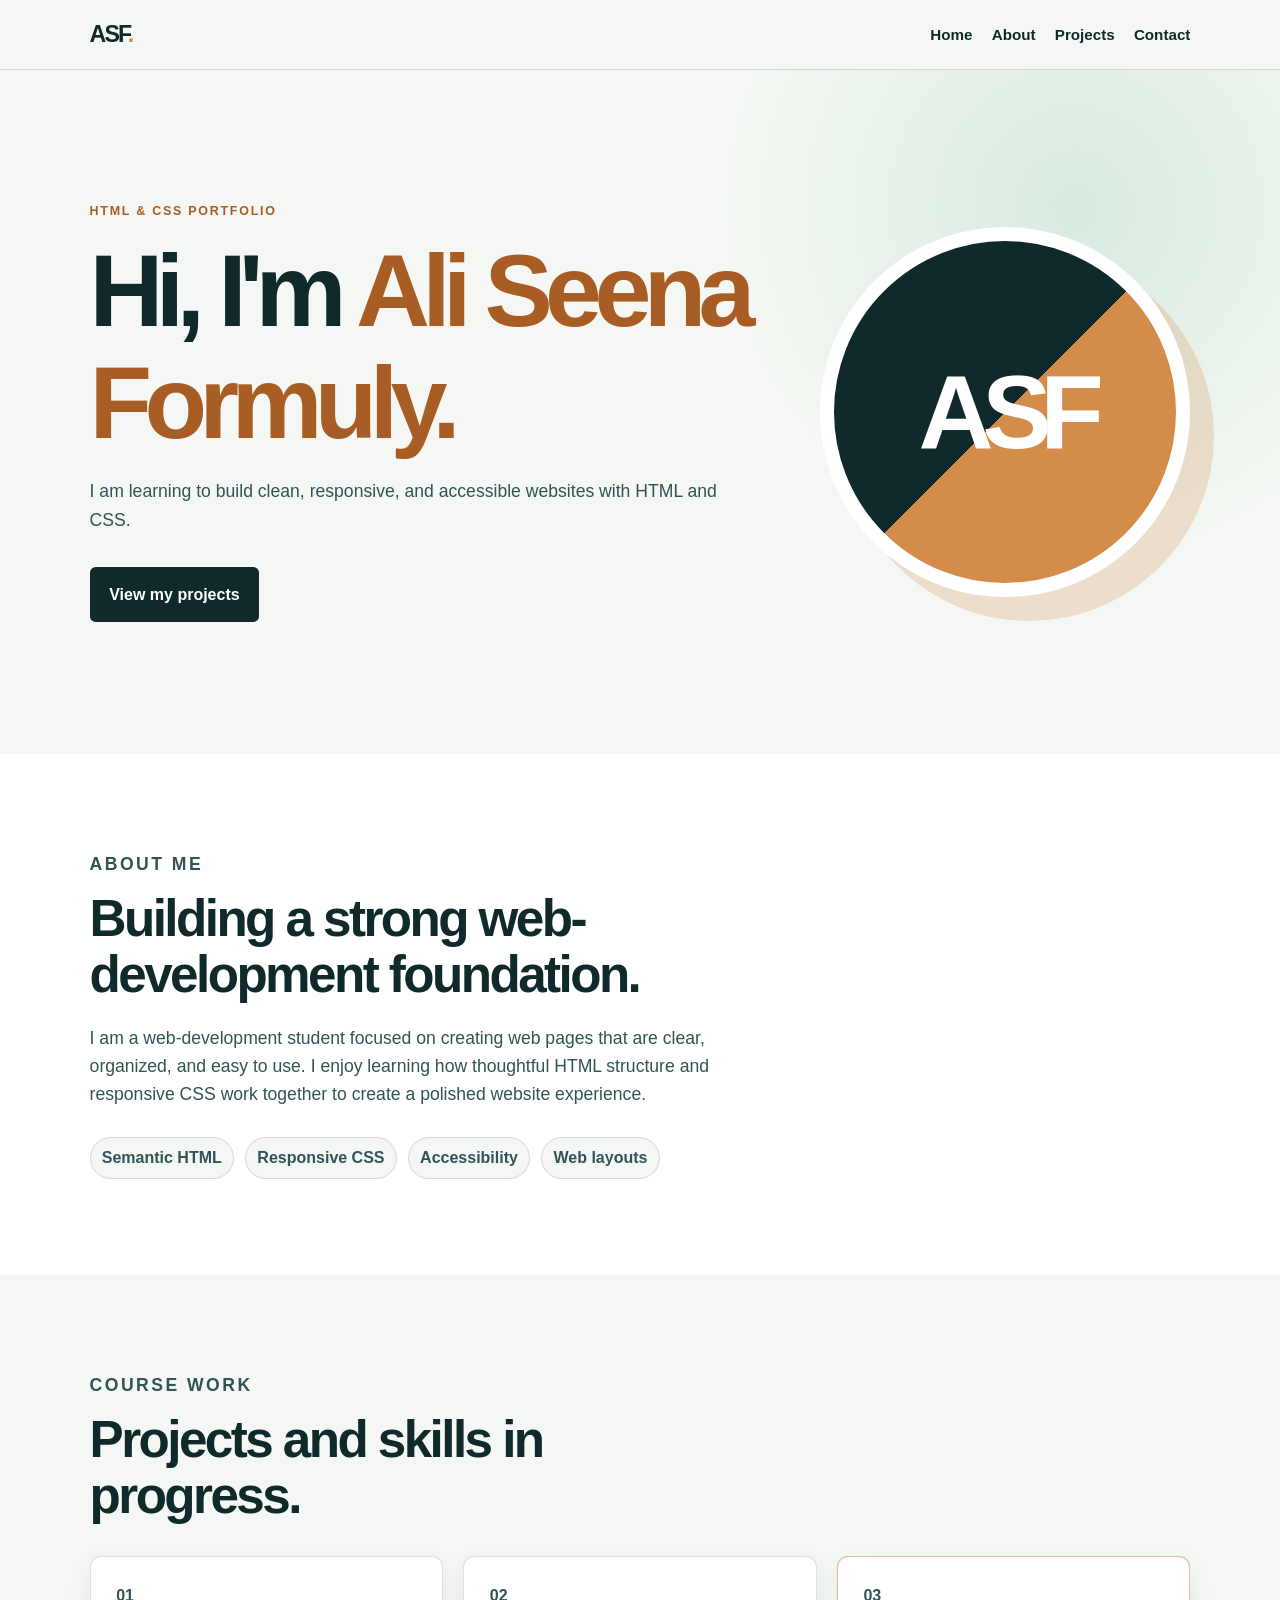
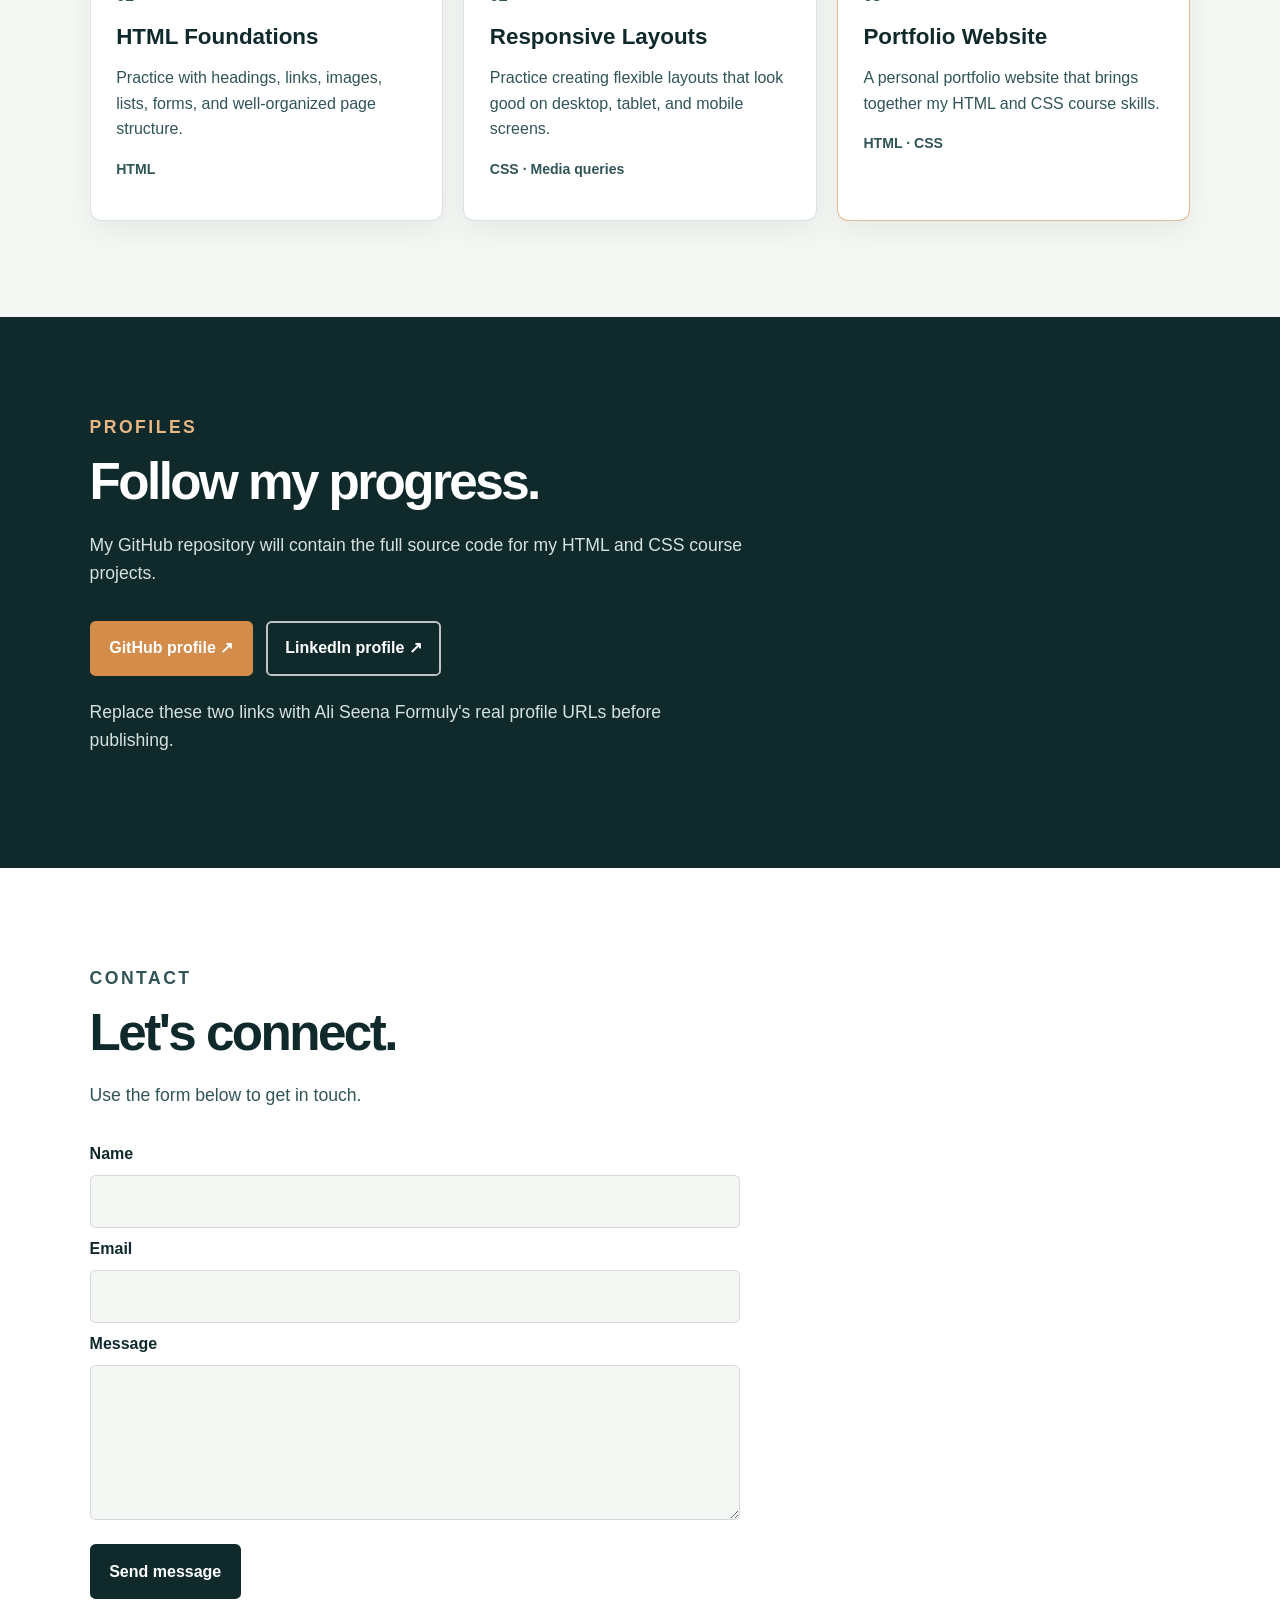
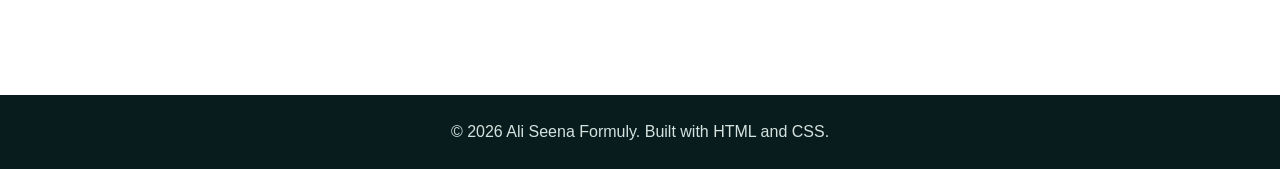
==== Portfolio-Website/index.html @ 51be2694 "Add files via upload" ====
<!DOCTYPE html>
<html lang="en">
<head>
    <meta charset="UTF-8">
    <meta name="viewport" content="width=device-width, initial-scale=1.0">
    <meta name="description" content="Ali Seena Formuly's HTML and CSS portfolio website.">
    <title>Ali Seena Formuly | Portfolio</title>
    <link rel="stylesheet" href="style.css">
</head>
<body>
    <header class="site-header">
        <a class="brand" href="#home" aria-label="Go to home">ASF<span>.</span></a>
        <nav aria-label="Main navigation">
            <ul>
                <li><a href="#home">Home</a></li>
                <li><a href="#about">About</a></li>
                <li><a href="#projects">Projects</a></li>
                <li><a href="#contact">Contact</a></li>
            </ul>
        </nav>
    </header>

    <main>
        <section id="home" class="hero">
            <div class="hero-content">
                <p class="eyebrow">HTML &amp; CSS portfolio</p>
                <h1>Hi, I'm <span>Ali Seena Formuly.</span></h1>
                <p class="intro">I am learning to build clean, responsive, and accessible websites with HTML and CSS.</p>
                <a class="button" href="#projects">View my projects</a>
            </div>
            <div class="monogram" aria-hidden="true">
                <span>ASF</span>
            </div>
        </section>

        <section id="about" class="section section-light">
            <p class="eyebrow">About me</p>
            <h2>Building a strong web-development foundation.</h2>
            <p>I am a web-development student focused on creating web pages that are clear, organized, and easy to use. I enjoy learning how thoughtful HTML structure and responsive CSS work together to create a polished website experience.</p>
            <div class="skill-list" aria-label="Skills being practised">
                <span>Semantic HTML</span>
                <span>Responsive CSS</span>
                <span>Accessibility</span>
                <span>Web layouts</span>
            </div>
        </section>

        <section id="projects" class="section">
            <p class="eyebrow">Course work</p>
            <h2>Projects and skills in progress.</h2>
            <div class="project-grid">
                <article class="project-card">
                    <p class="card-number">01</p>
                    <h3>HTML Foundations</h3>
                    <p>Practice with headings, links, images, lists, forms, and well-organized page structure.</p>
                    <p class="tools">HTML</p>
                </article>
                <article class="project-card">
                    <p class="card-number">02</p>
                    <h3>Responsive Layouts</h3>
                    <p>Practice creating flexible layouts that look good on desktop, tablet, and mobile screens.</p>
                    <p class="tools">CSS &middot; Media queries</p>
                </article>
                <article class="project-card project-card-featured">
                    <p class="card-number">03</p>
                    <h3>Portfolio Website</h3>
                    <p>A personal portfolio website that brings together my HTML and CSS course skills.</p>
                    <p class="tools">HTML &middot; CSS</p>
                </article>
            </div>
        </section>

        <section class="section profile-section">
            <p class="eyebrow">Profiles</p>
            <h2>Follow my progress.</h2>
            <p>My GitHub repository will contain the full source code for my HTML and CSS course projects.</p>
            <div class="profile-links">
                <a class="button button-secondary" href="https://github.com/" target="_blank" rel="noreferrer">GitHub profile <span aria-hidden="true">&nearr;</span></a>
                <a class="button button-outline" href="https://www.linkedin.com/" target="_blank" rel="noreferrer">LinkedIn profile <span aria-hidden="true">&nearr;</span></a>
            </div>
            <p class="profile-note">Replace these two links with Ali Seena Formuly's real profile URLs before publishing.</p>
        </section>

        <section id="contact" class="section section-light">
            <p class="eyebrow">Contact</p>
            <h2>Let's connect.</h2>
            <p>Use the form below to get in touch.</p>
            <form class="contact-form" action="#" method="post">
                <label for="name">Name</label>
                <input id="name" name="name" type="text" autocomplete="name" required>

                <label for="email">Email</label>
                <input id="email" name="email" type="email" autocomplete="email" required>

                <label for="message">Message</label>
                <textarea id="message" name="message" rows="5" required></textarea>

                <button class="button" type="submit">Send message</button>
            </form>
        </section>
    </main>

    <footer>
        <p>&copy; 2026 Ali Seena Formuly. Built with HTML and CSS.</p>
    </footer>
</body>
</html>
---- Portfolio-Website/style.css ----
:root {
    --ink: #102a2b;
    --ink-light: #315456;
    --paper: #f4f7f3;
    --white: #ffffff;
    --accent: #d38c4a;
    --accent-dark: #a85d24;
    --line: rgba(16, 42, 43, 0.14);
}

* { box-sizing: border-box; }

html { scroll-behavior: smooth; }

body {
    margin: 0;
    color: var(--ink);
    background: var(--paper);
    font-family: Arial, Helvetica, sans-serif;
    line-height: 1.6;
}

.site-header {
    position: sticky;
    top: 0;
    z-index: 10;
    display: flex;
    align-items: center;
    justify-content: space-between;
    padding: 1rem 7%;
    background: rgba(244, 247, 243, 0.96);
    border-bottom: 1px solid var(--line);
    backdrop-filter: blur(10px);
}

.brand {
    color: var(--ink);
    font-size: 1.45rem;
    font-weight: 800;
    letter-spacing: -0.08em;
    text-decoration: none;
}

.brand span { color: var(--accent); }

nav ul {
    display: flex;
    flex-wrap: wrap;
    gap: 1.2rem;
    margin: 0;
    padding: 0;
    list-style: none;
}

nav a {
    color: var(--ink);
    font-size: 0.95rem;
    font-weight: 700;
    text-decoration: none;
}

nav a:hover,
nav a:focus-visible { color: var(--accent-dark); }

.hero,
.section { padding: 6rem 7%; }

.hero {
    display: grid;
    grid-template-columns: minmax(0, 1.2fr) minmax(250px, 0.7fr);
    align-items: center;
    min-height: 76vh;
    gap: 3rem;
    overflow: hidden;
    background: radial-gradient(circle at 84% 20%, #d8ebe0, transparent 29%), var(--paper);
}

.hero-content { animation: slide-up 0.7s ease both; }

.eyebrow {
    margin: 0 0 0.8rem;
    color: var(--accent-dark);
    font-size: 0.78rem;
    font-weight: 800;
    letter-spacing: 0.14em;
    text-transform: uppercase;
}

h1,
h2,
h3 { line-height: 1.1; }

h1 {
    max-width: 850px;
    margin: 0;
    font-size: clamp(3.1rem, 8vw, 6.6rem);
    letter-spacing: -0.075em;
}

h1 span { color: var(--accent-dark); }

h2 {
    max-width: 650px;
    margin: 0 0 1.25rem;
    font-size: clamp(2.05rem, 4vw, 3.6rem);
    letter-spacing: -0.05em;
}

.intro,
.section > p { max-width: 660px; color: var(--ink-light); font-size: 1.1rem; }

.button {
    display: inline-block;
    width: fit-content;
    margin-top: 1rem;
    padding: 0.8rem 1.1rem;
    color: var(--white);
    background: var(--ink);
    border: 2px solid var(--ink);
    border-radius: 0.35rem;
    font: inherit;
    font-weight: 800;
    text-decoration: none;
    transition: transform 0.2s ease, background 0.2s ease, border-color 0.2s ease;
}

.button:hover,
.button:focus-visible { background: var(--accent-dark); border-color: var(--accent-dark); transform: translateY(-3px); }

.monogram {
    display: grid;
    width: min(100%, 370px);
    aspect-ratio: 1;
    place-items: center;
    justify-self: end;
    border: 14px solid var(--white);
    border-radius: 50%;
    color: var(--white);
    background: linear-gradient(135deg, var(--ink) 0 50%, var(--accent) 50%);
    box-shadow: 24px 24px 0 rgba(211, 140, 74, 0.23);
    animation: slide-up 0.7s 0.12s ease both;
}

.monogram span { font-size: clamp(3.5rem, 10vw, 6.5rem); font-weight: 800; letter-spacing: -0.11em; }

.section-light { background: var(--white); }

.skill-list {
    display: flex;
    flex-wrap: wrap;
    gap: 0.7rem;
    max-width: 700px;
    margin-top: 1.8rem;
}

.skill-list span {
    padding: 0.45rem 0.7rem;
    border: 1px solid var(--line);
    border-radius: 99px;
    background: var(--paper);
    color: var(--ink-light);
    font-weight: 700;
}

.project-grid {
    display: grid;
    grid-template-columns: repeat(3, minmax(0, 1fr));
    gap: 1.25rem;
    margin-top: 2rem;
}

.project-card {
    min-height: 265px;
    padding: 1.6rem;
    background: var(--white);
    border: 1px solid var(--line);
    border-radius: 0.7rem;
    box-shadow: 0 10px 28px rgba(16, 42, 43, 0.06);
    transition: transform 0.25s ease, box-shadow 0.25s ease;
}

.project-card:hover { transform: translateY(-8px); box-shadow: 0 18px 38px rgba(16, 42, 43, 0.13); }
.project-card-featured { border-color: rgba(211, 140, 74, 0.6); }
.card-number { margin: 0; color: var(--accent-dark); font-weight: 800; }
.project-card h3 { margin: 1rem 0 0.75rem; font-size: 1.4rem; }
.project-card p { color: var(--ink-light); }
.tools { font-size: 0.88rem; font-weight: 800; }

.profile-section { color: var(--white); background: var(--ink); }
.profile-section .eyebrow { color: #e7b784; }
.profile-section > p { color: #d5e2de; }
.profile-links { display: flex; flex-wrap: wrap; gap: 0.8rem; }
.button-secondary { background: var(--accent); border-color: var(--accent); }
.button-secondary:hover,
.button-secondary:focus-visible { background: transparent; border-color: var(--white); }
.button-outline { background: transparent; border-color: rgba(255, 255, 255, 0.72); }
.button-outline:hover,
.button-outline:focus-visible { color: var(--ink); background: var(--white); border-color: var(--white); }
.profile-note { margin-top: 1.4rem; font-size: 0.9rem; }

.contact-form {
    display: grid;
    max-width: 650px;
    gap: 0.5rem;
    margin-top: 2rem;
}

.contact-form label { font-weight: 800; }

.contact-form input,
.contact-form textarea {
    width: 100%;
    padding: 0.8rem;
    color: var(--ink);
    background: var(--paper);
    border: 1px solid var(--line);
    border-radius: 0.35rem;
    font: inherit;
}

.contact-form input:focus,
.contact-form textarea:focus {
    outline: 3px solid rgba(211, 140, 74, 0.3);
    border-color: var(--accent-dark);
}

.contact-form .button { cursor: pointer; }

footer { padding: 1.5rem 7%; color: #d5e2de; background: #081c1d; text-align: center; }
footer p { margin: 0; }

@keyframes slide-up {
    from { opacity: 0; transform: translateY(20px); }
    to { opacity: 1; transform: translateY(0); }
}

@media (max-width: 760px) {
    .site-header { gap: 1rem; padding: 1rem 5%; }
    nav ul { gap: 0.75rem; }
    nav a { font-size: 0.83rem; }
    .hero,
    .section { padding: 4.5rem 5%; }
    .hero { grid-template-columns: 1fr; }
    .monogram { width: min(100%, 300px); justify-self: center; }
    .project-grid { grid-template-columns: 1fr; }
}

@media (prefers-reduced-motion: reduce) {
    *,
    *::before,
    *::after {
        animation-duration: 0.01ms !important;
        scroll-behavior: auto !important;
        transition-duration: 0.01ms !important;
    }
}
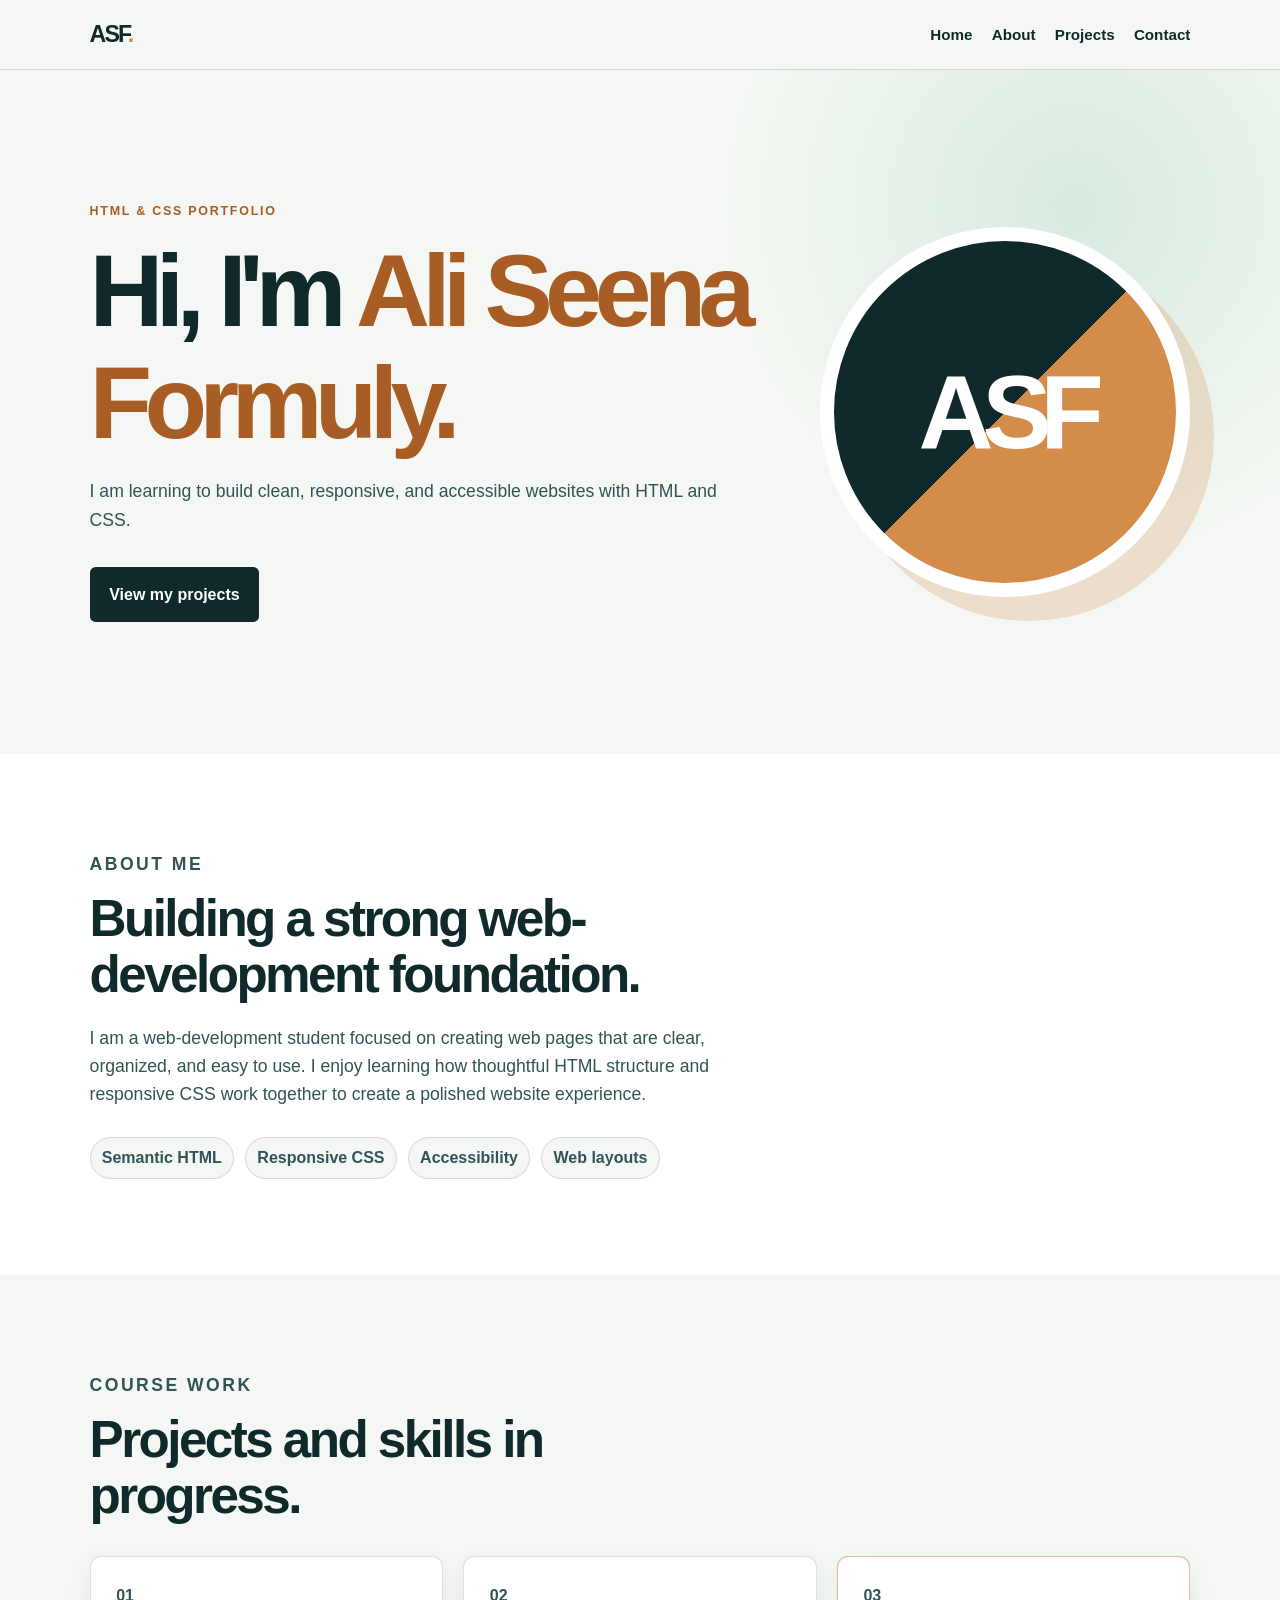
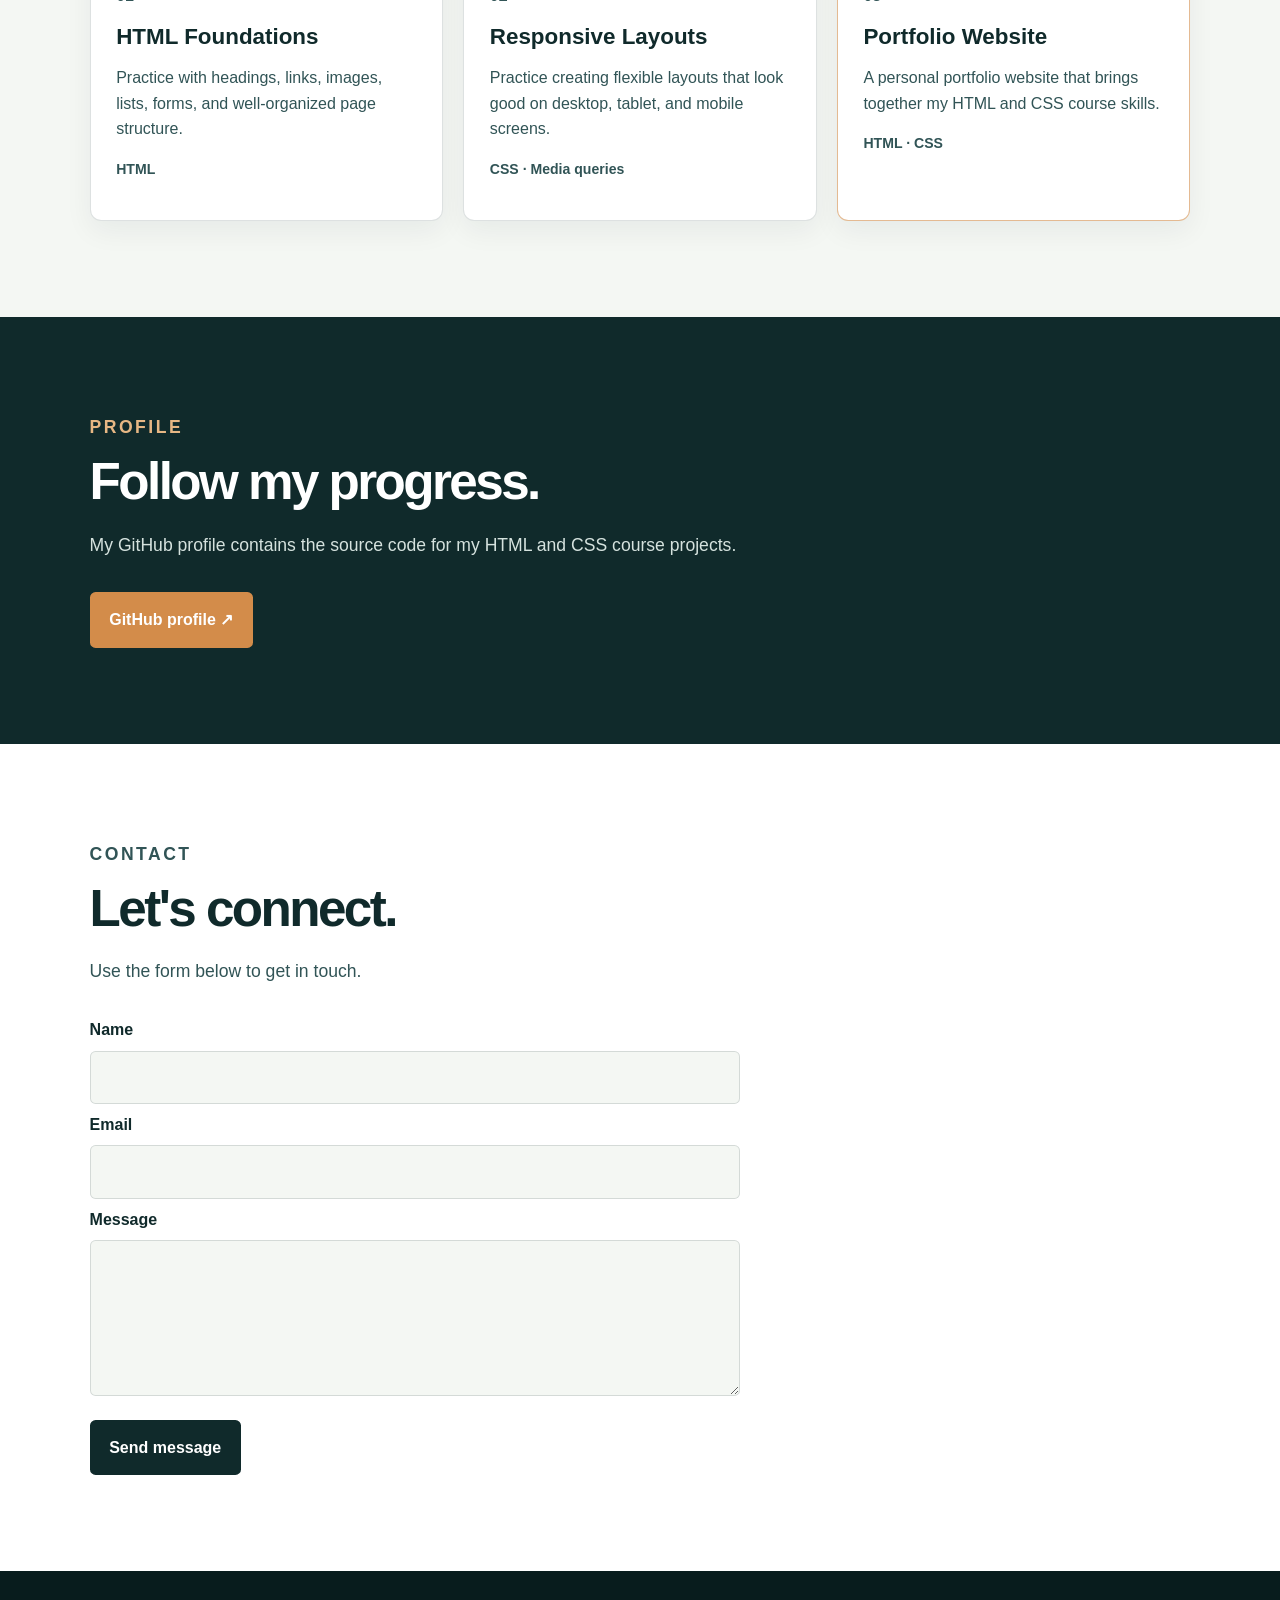
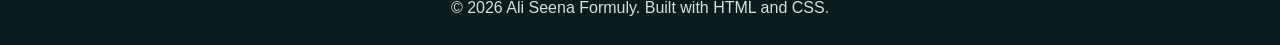
==== commit 6747245e: "Update portfolio profile link" ====
--- a/Portfolio-Website/index.html
+++ b/Portfolio-Website/index.html
@@ -71,14 +71,12 @@
         </section>
 
         <section class="section profile-section">
-            <p class="eyebrow">Profiles</p>
+            <p class="eyebrow">Profile</p>
             <h2>Follow my progress.</h2>
-            <p>My GitHub repository will contain the full source code for my HTML and CSS course projects.</p>
+            <p>My GitHub profile contains the source code for my HTML and CSS course projects.</p>
             <div class="profile-links">
-                <a class="button button-secondary" href="https://github.com/" target="_blank" rel="noreferrer">GitHub profile <span aria-hidden="true">&nearr;</span></a>
-                <a class="button button-outline" href="https://www.linkedin.com/" target="_blank" rel="noreferrer">LinkedIn profile <span aria-hidden="true">&nearr;</span></a>
+                <a class="button button-secondary" href="https://github.com/aliseenaformuly11-cyber" target="_blank" rel="noreferrer">GitHub profile <span aria-hidden="true">&nearr;</span></a>
             </div>
-            <p class="profile-note">Replace these two links with Ali Seena Formuly's real profile URLs before publishing.</p>
         </section>
 
         <section id="contact" class="section section-light">
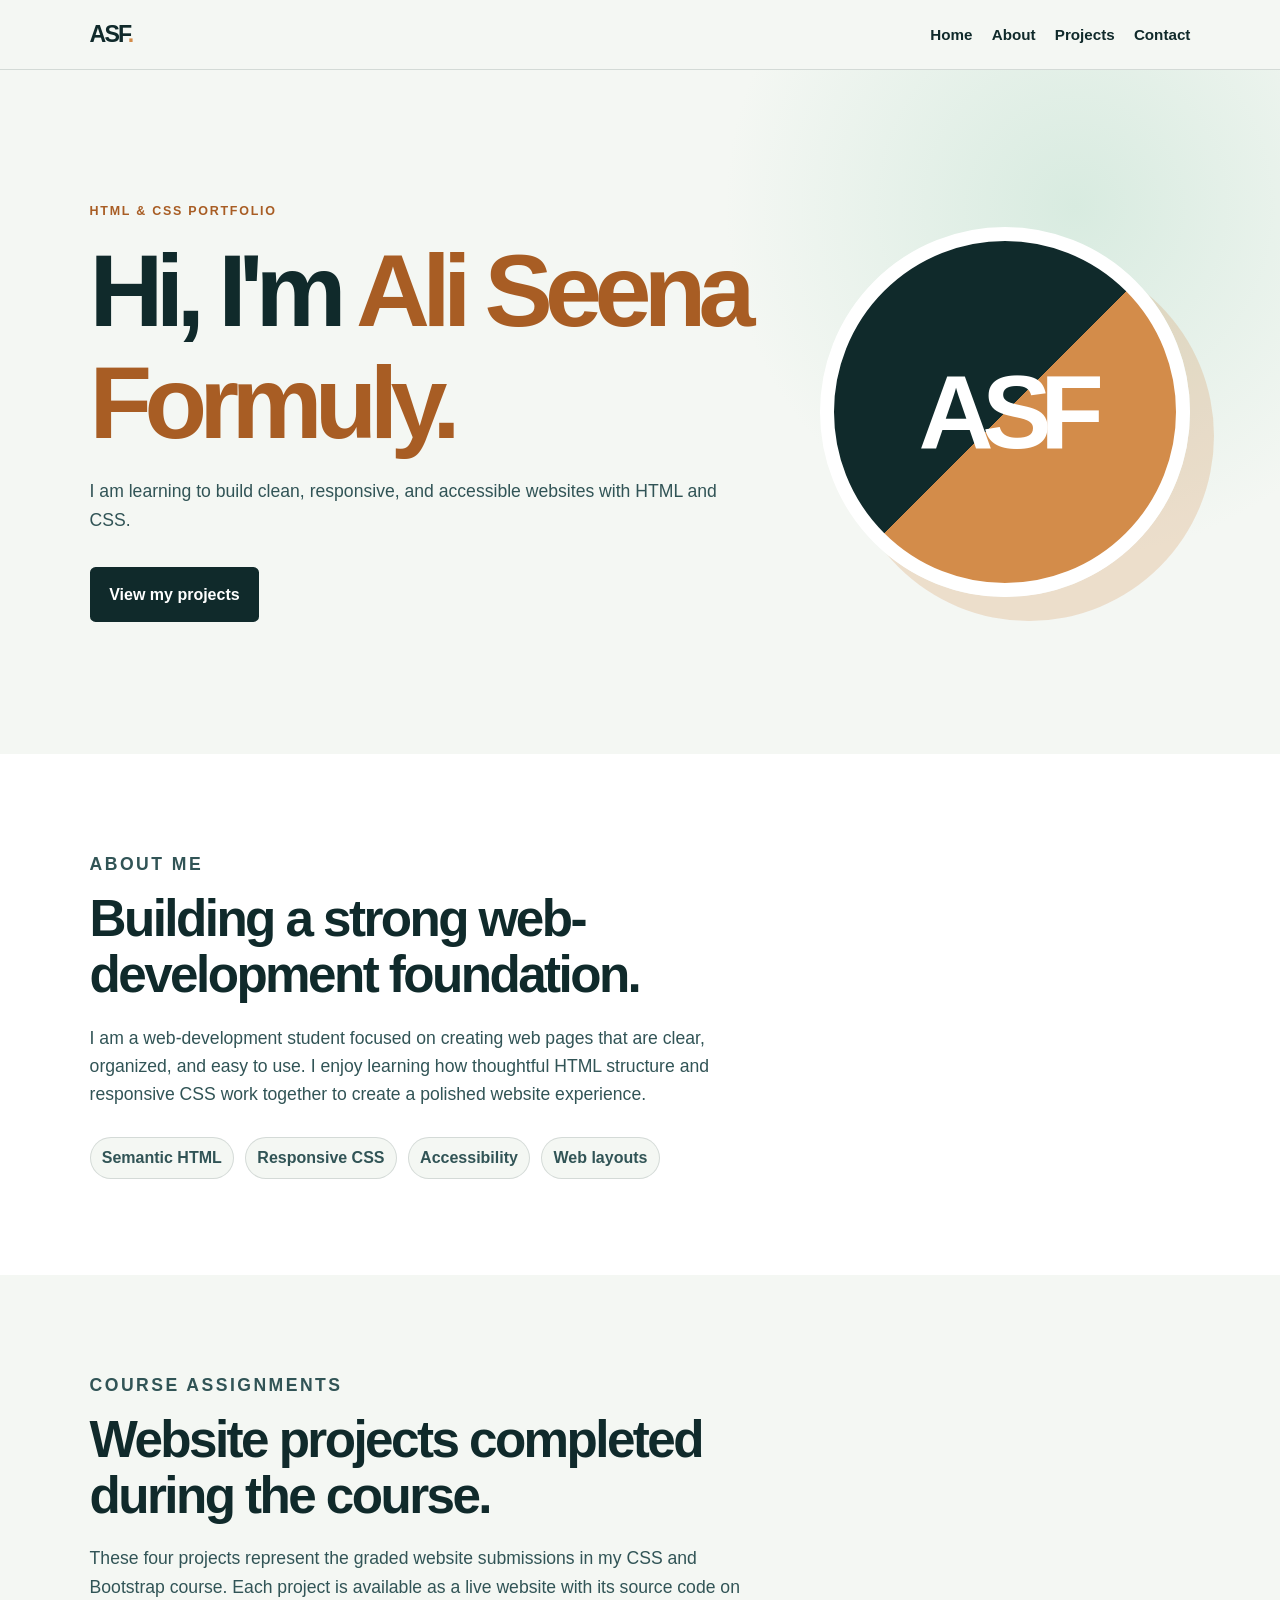
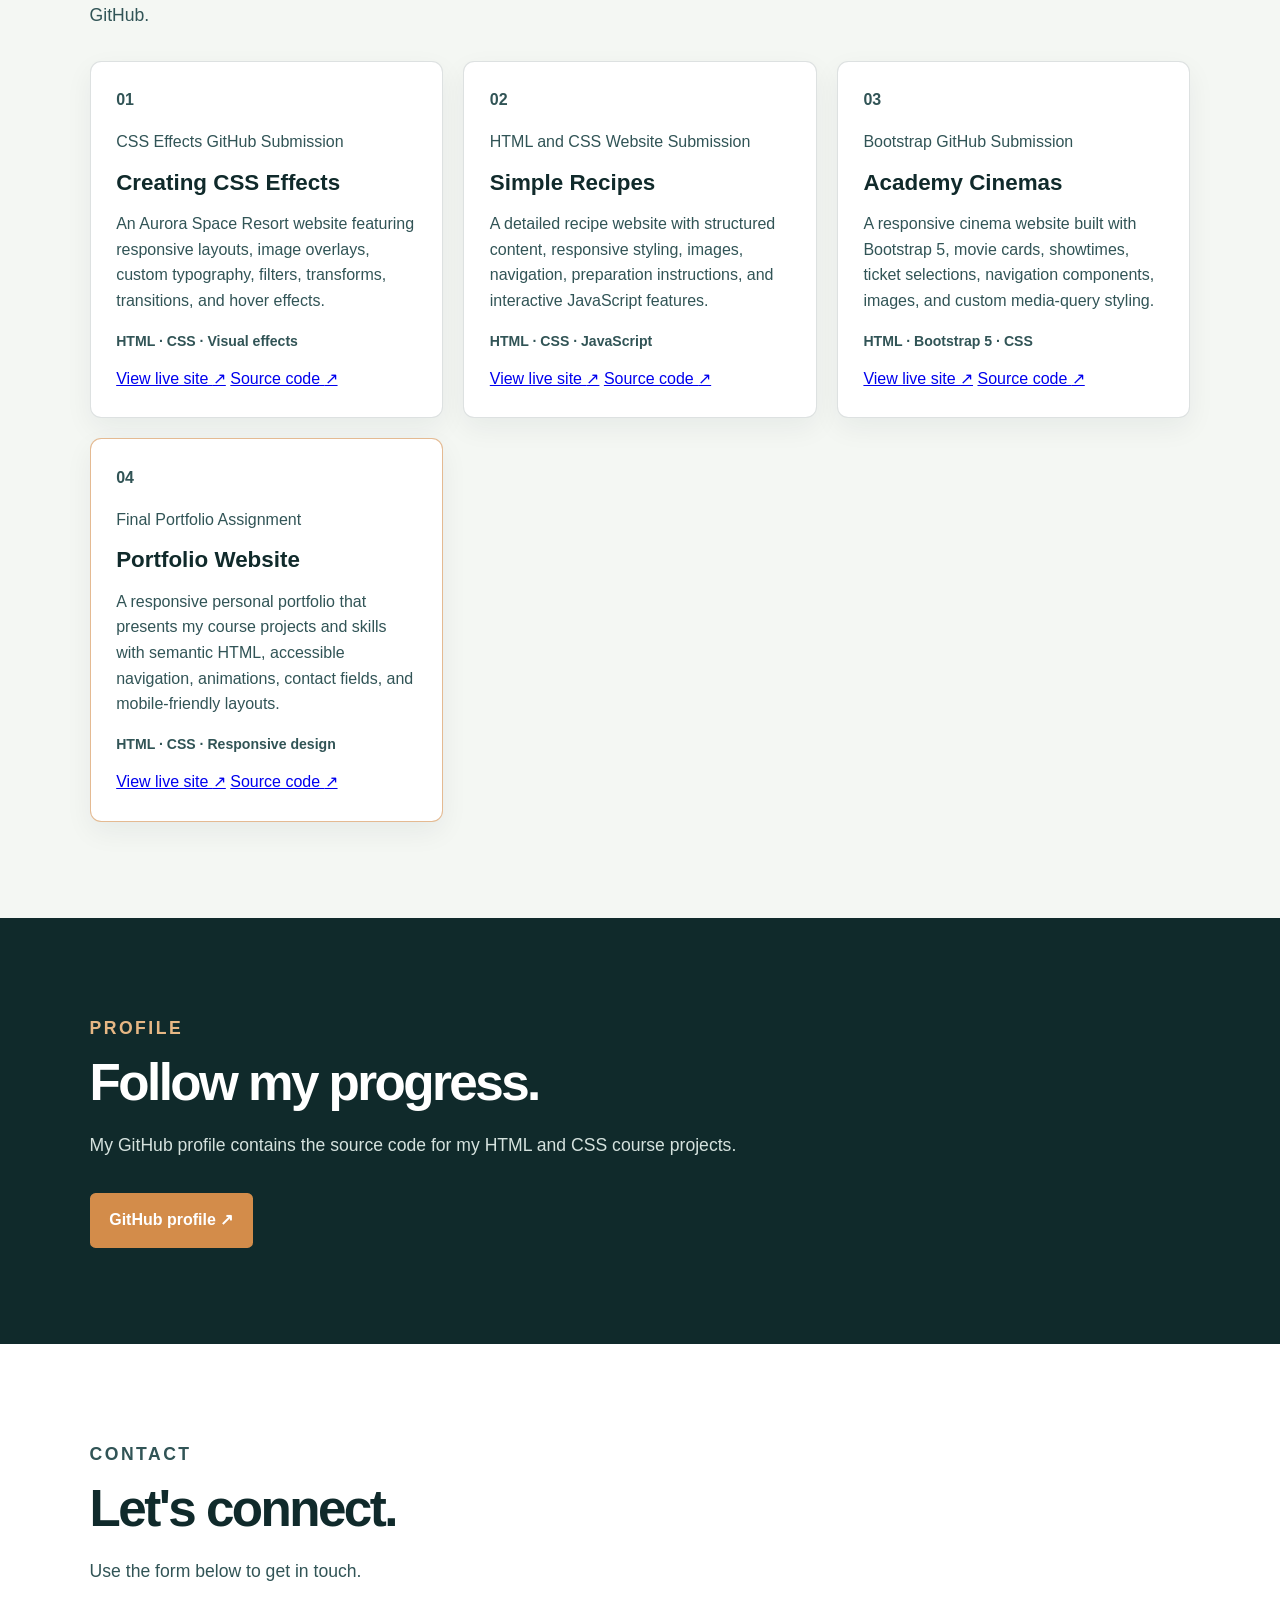
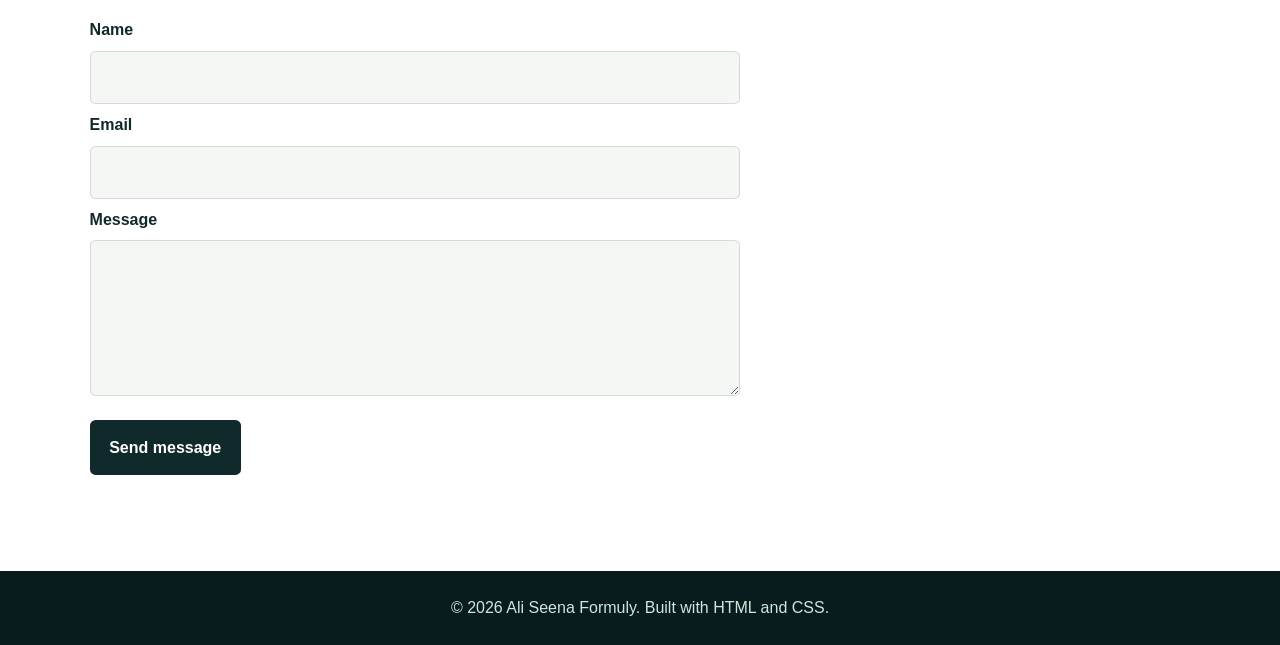
==== commit abc9f643: "Add completed course projects to portfolio" ====
--- a/Portfolio-Website/index.html
+++ b/Portfolio-Website/index.html
@@ -46,26 +46,56 @@
         </section>
 
         <section id="projects" class="section">
-            <p class="eyebrow">Course work</p>
-            <h2>Projects and skills in progress.</h2>
+            <p class="eyebrow">Course assignments</p>
+            <h2>Website projects completed during the course.</h2>
+            <p>These four projects represent the graded website submissions in my CSS and Bootstrap course. Each project is available as a live website with its source code on GitHub.</p>
             <div class="project-grid">
                 <article class="project-card">
                     <p class="card-number">01</p>
-                    <h3>HTML Foundations</h3>
-                    <p>Practice with headings, links, images, lists, forms, and well-organized page structure.</p>
-                    <p class="tools">HTML</p>
+                    <p class="assignment-label">CSS Effects GitHub Submission</p>
+                    <h3>Creating CSS Effects</h3>
+                    <p>An Aurora Space Resort website featuring responsive layouts, image overlays, custom typography, filters, transforms, transitions, and hover effects.</p>
+                    <p class="tools">HTML &middot; CSS &middot; Visual effects</p>
+                    <div class="project-links">
+                        <a class="project-link" href="https://aliseenaformuly11-cyber.github.io/HTML-and-CSS-Projects/Creating-CSS-Effects/" target="_blank" rel="noreferrer">View live site <span aria-hidden="true">&nearr;</span></a>
+                        <a class="project-link project-link-muted" href="https://github.com/aliseenaformuly11-cyber/HTML-and-CSS-Projects/tree/main/Creating-CSS-Effects" target="_blank" rel="noreferrer">Source code <span aria-hidden="true">&nearr;</span></a>
+                    </div>
                 </article>
+
                 <article class="project-card">
                     <p class="card-number">02</p>
-                    <h3>Responsive Layouts</h3>
-                    <p>Practice creating flexible layouts that look good on desktop, tablet, and mobile screens.</p>
-                    <p class="tools">CSS &middot; Media queries</p>
+                    <p class="assignment-label">HTML and CSS Website Submission</p>
+                    <h3>Simple Recipes</h3>
+                    <p>A detailed recipe website with structured content, responsive styling, images, navigation, preparation instructions, and interactive JavaScript features.</p>
+                    <p class="tools">HTML &middot; CSS &middot; JavaScript</p>
+                    <div class="project-links">
+                        <a class="project-link" href="https://aliseenaformuly11-cyber.github.io/HTML-and-CSS-Projects/Simple-Recipes/" target="_blank" rel="noreferrer">View live site <span aria-hidden="true">&nearr;</span></a>
+                        <a class="project-link project-link-muted" href="https://github.com/aliseenaformuly11-cyber/HTML-and-CSS-Projects/tree/main/Simple-Recipes" target="_blank" rel="noreferrer">Source code <span aria-hidden="true">&nearr;</span></a>
+                    </div>
                 </article>
+
+                <article class="project-card">
+                    <p class="card-number">03</p>
+                    <p class="assignment-label">Bootstrap GitHub Submission</p>
+                    <h3>Academy Cinemas</h3>
+                    <p>A responsive cinema website built with Bootstrap 5, movie cards, showtimes, ticket selections, navigation components, images, and custom media-query styling.</p>
+                    <p class="tools">HTML &middot; Bootstrap 5 &middot; CSS</p>
+                    <div class="project-links">
+                        <a class="project-link" href="https://aliseenaformuly11-cyber.github.io/HTML-and-CSS-Projects/Academy-Cinemas/" target="_blank" rel="noreferrer">View live site <span aria-hidden="true">&nearr;</span></a>
+                        <a class="project-link project-link-muted" href="https://github.com/aliseenaformuly11-cyber/HTML-and-CSS-Projects/tree/main/Academy-Cinemas" target="_blank" rel="noreferrer">Source code <span aria-hidden="true">&nearr;</span></a>
+                    </div>
+                </article>
+
                 <article class="project-card project-card-featured">
-                    <p class="card-number">03</p>
+                    <p class="card-number">04</p>
+                    <p class="assignment-label">Final Portfolio Assignment</p>
                     <h3>Portfolio Website</h3>
-                    <p>A personal portfolio website that brings together my HTML and CSS course skills.</p>
-                    <p class="tools">HTML &middot; CSS</p>
+                    <p>A responsive personal portfolio that presents my course projects and skills with semantic HTML, accessible navigation, animations, contact fields, and mobile-friendly layouts.</p>
+                    <p class="tools">HTML &middot; CSS &middot; Responsive design</p>
+                    <div class="project-links">
+                        <a class="project-link" href="https://aliseenaformuly11-cyber.github.io/HTML-and-CSS-Projects/Portfolio-Website/" target="_blank" rel="noreferrer">View live site <span aria-hidden="true">&nearr;</span></a>
+                        <a class="project-link project-link-muted" href="https://github.com/aliseenaformuly11-cyber/HTML-and-CSS-Projects/tree/main/Portfolio-Website" target="_blank" rel="noreferrer">Source code <span aria-hidden="true">&nearr;</span></a>
+                    </div>
                 </article>
             </div>
         </section>
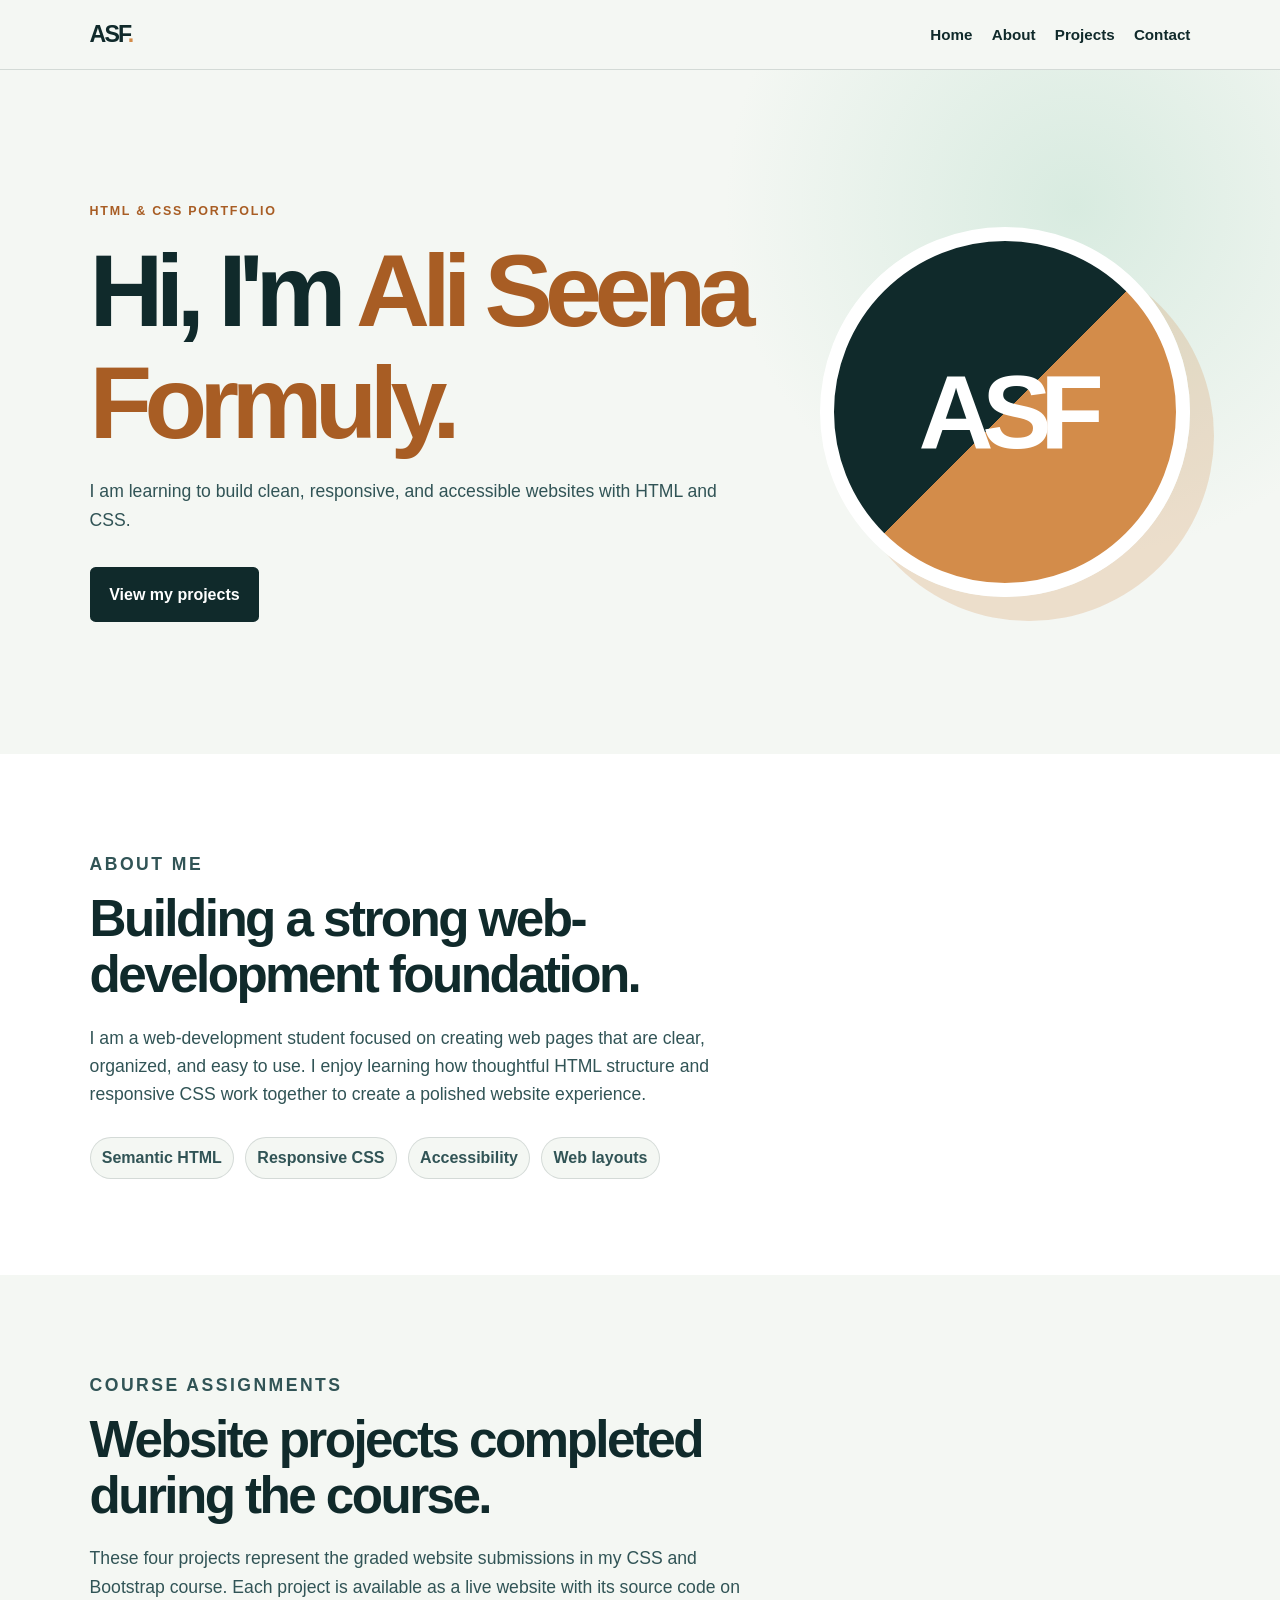
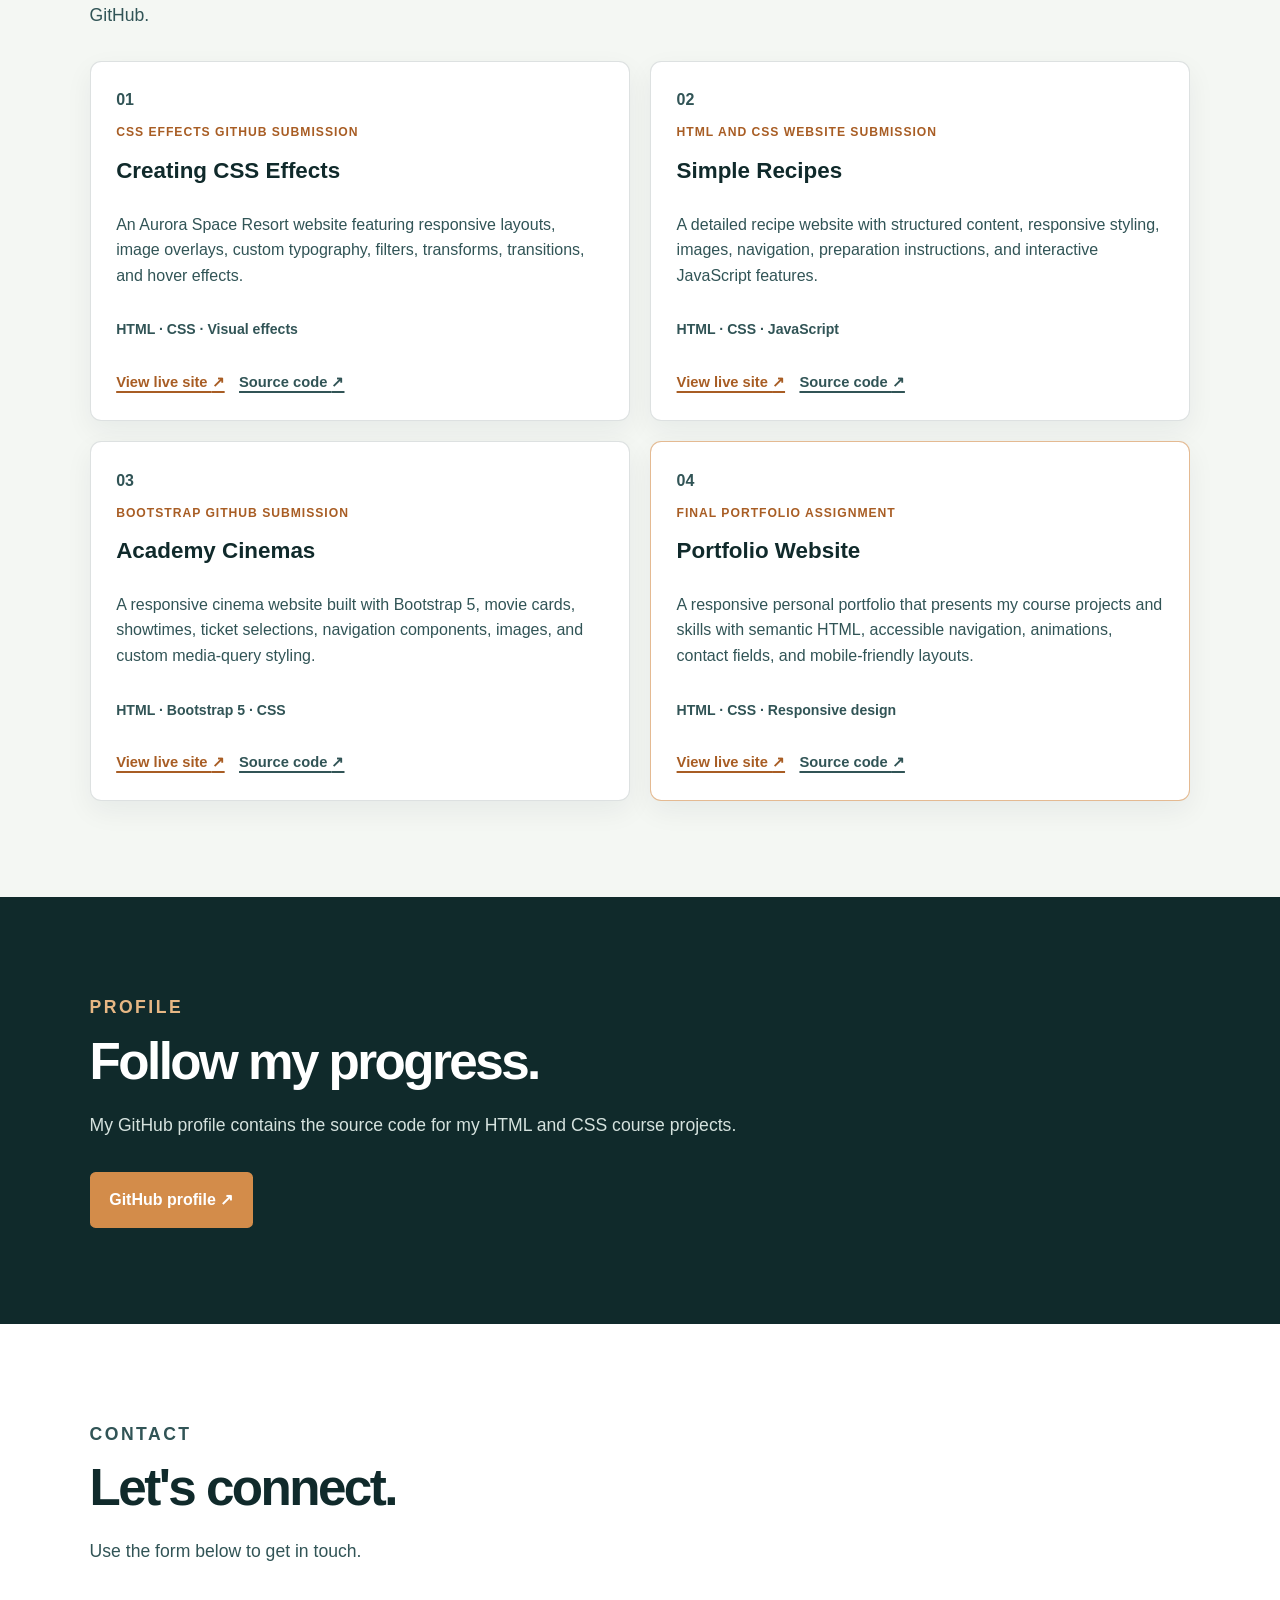
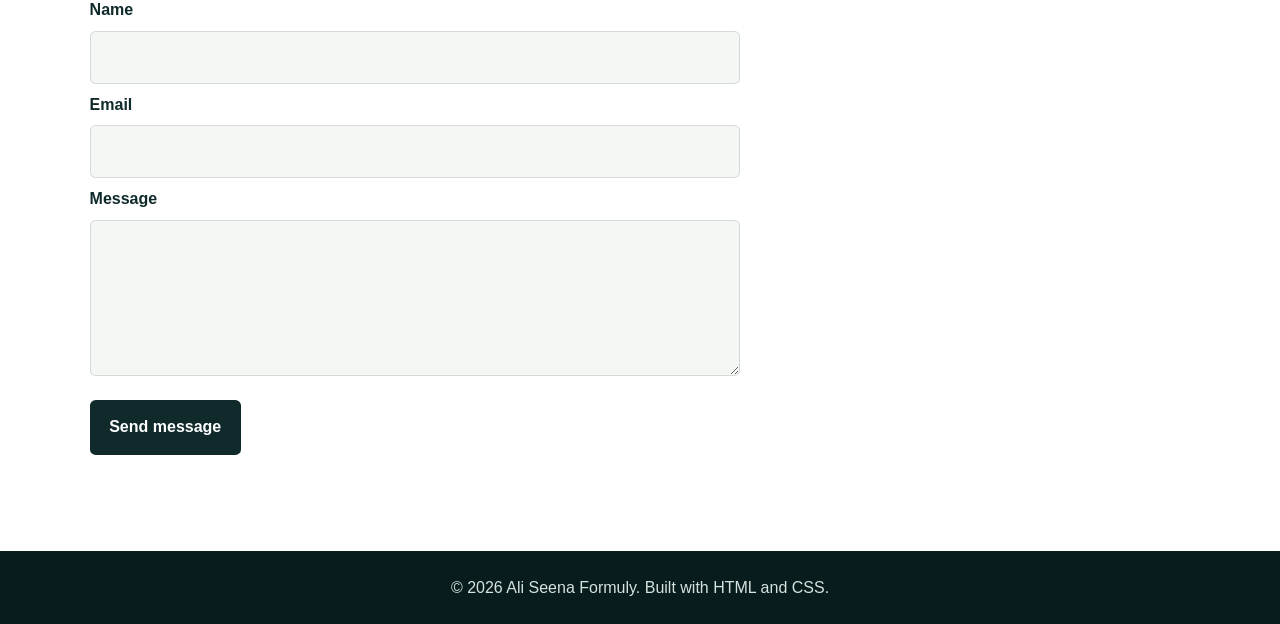
==== commit b625468a: "Refresh portfolio project styles" ====
--- a/Portfolio-Website/index.html
+++ b/Portfolio-Website/index.html
@@ -5,7 +5,7 @@
     <meta name="viewport" content="width=device-width, initial-scale=1.0">
     <meta name="description" content="Ali Seena Formuly's HTML and CSS portfolio website.">
     <title>Ali Seena Formuly | Portfolio</title>
-    <link rel="stylesheet" href="style.css">
+    <link rel="stylesheet" href="style.css?v=2">
 </head>
 <body>
     <header class="site-header">
--- a/Portfolio-Website/style.css
+++ b/Portfolio-Website/style.css
@@ -164,13 +164,15 @@
 
 .project-grid {
     display: grid;
-    grid-template-columns: repeat(3, minmax(0, 1fr));
+    grid-template-columns: repeat(2, minmax(0, 1fr));
     gap: 1.25rem;
     margin-top: 2rem;
 }
 
 .project-card {
-    min-height: 265px;
+    display: flex;
+    min-height: 340px;
+    flex-direction: column;
     padding: 1.6rem;
     background: var(--white);
     border: 1px solid var(--line);
@@ -184,7 +186,32 @@
 .card-number { margin: 0; color: var(--accent-dark); font-weight: 800; }
 .project-card h3 { margin: 1rem 0 0.75rem; font-size: 1.4rem; }
 .project-card p { color: var(--ink-light); }
+.assignment-label {
+    margin: 0.65rem 0 0;
+    color: var(--accent-dark) !important;
+    font-size: 0.76rem;
+    font-weight: 800;
+    letter-spacing: 0.08em;
+    text-transform: uppercase;
+}
 .tools { font-size: 0.88rem; font-weight: 800; }
+.project-links {
+    display: flex;
+    flex-wrap: wrap;
+    gap: 0.9rem;
+    margin-top: auto;
+    padding-top: 1rem;
+}
+.project-link {
+    color: var(--accent-dark);
+    font-size: 0.92rem;
+    font-weight: 800;
+    text-decoration-thickness: 2px;
+    text-underline-offset: 0.22rem;
+}
+.project-link:hover,
+.project-link:focus-visible { color: var(--ink); }
+.project-link-muted { color: var(--ink-light); }
 
 .profile-section { color: var(--white); background: var(--ink); }
 .profile-section .eyebrow { color: #e7b784; }
